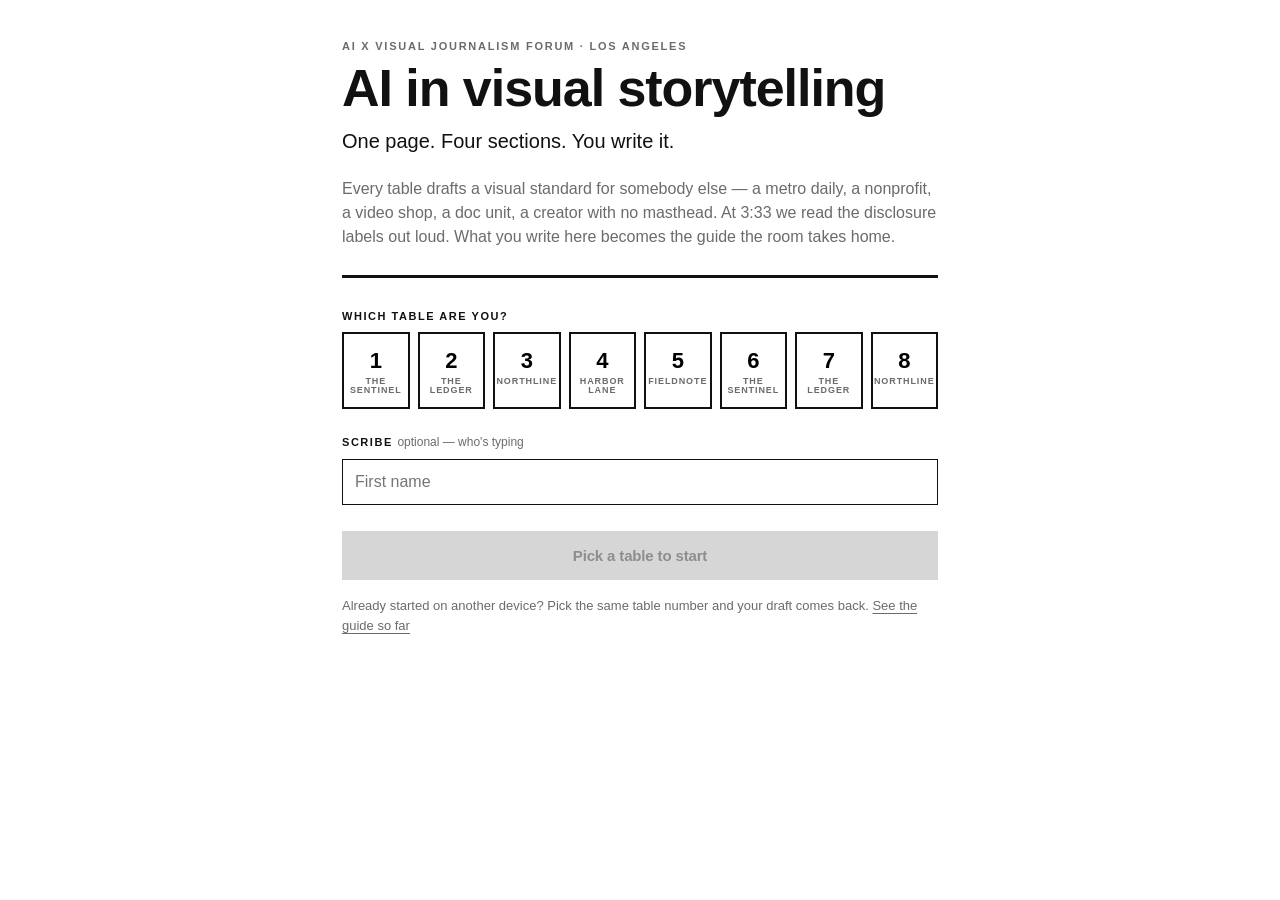
==== index.html @ 17052032 "Fix copy that assumed everyone in the room works for a newsroom Co-Authored-By: Claude Opus 5 (1M co" ====
<!doctype html>
<html lang="en">
<head>
<meta charset="utf-8">
<meta name="viewport" content="width=device-width, initial-scale=1, viewport-fit=cover">
<title>AI in visual storytelling — the room's standard</title>
<meta name="description" content="The one-page guide written live by the room at the AI x Visual Journalism Forum, Los Angeles, Aug 26 2026.">
<link rel="stylesheet" href="styles.css">
</head>
<body>

<!-- sync pill, fixed, all screens -->
<div id="sync" class="sync" hidden><span class="sync-dot"></span><span id="sync-text">Saved</span></div>

<main id="app">

  <!-- ============ JOIN ============ -->
  <section id="screen-join" class="screen active">
    <div class="wrap wrap-narrow">
      <p class="kicker">AI x Visual Journalism Forum · Los Angeles</p>
      <h1 class="display">AI in visual storytelling</h1>
      <p class="lede">One page. Four sections. You write it.</p>

      <p class="body-copy">
        Every table drafts a visual standard for somebody else — a metro daily, a nonprofit, a
        video shop, a doc unit, a creator with no masthead. At 3:33 we read the
        disclosure labels out loud. What you write here becomes the guide the room takes home.
      </p>

      <div class="field">
        <label for="table-select">Which table are you?</label>
        <div id="table-grid" class="table-grid"></div>
        <select id="table-select" class="visually-hidden" tabindex="-1" aria-hidden="true"></select>
      </div>

      <div class="field">
        <label for="scribe">Scribe <span class="opt">optional — who's typing</span></label>
        <input type="text" id="scribe" placeholder="First name" autocomplete="off">
      </div>

      <button id="join-btn" class="btn btn-primary btn-block" disabled>Pick a table to start</button>

      <p class="fineprint">
        Already started on another device? Pick the same table number and your draft comes back.
        <a href="#/guide" class="quiet-link">See the guide so far</a>
      </p>
    </div>
  </section>

  <!-- ============ PERSONA ============ -->
  <section id="screen-persona" class="screen">
    <div class="wrap wrap-narrow">
      <p class="kicker" id="persona-kicker"></p>
      <div id="persona-card" class="persona-card"></div>
      <div class="stack-btns">
        <button id="persona-continue" class="btn btn-primary btn-block">Start drafting</button>
        <button id="persona-back" class="btn btn-quiet">Wrong table</button>
      </div>
    </div>
  </section>

  <!-- ============ SPRINT ============ -->
  <section id="screen-sprint" class="screen">
    <header class="bar">
      <div class="bar-left">
        <span class="bar-kicker">The sprint</span>
        <strong id="sprint-persona" class="bar-title"></strong>
      </div>
      <div class="bar-right">
        <button id="sprint-persona-btn" class="chip">Persona</button>
        <span id="sprint-timer" class="timer">24:00</span>
      </div>
    </header>

    <div class="wrap wrap-narrow pad-bar">
      <div id="sprint-sections"></div>

      <div class="callout">
        <h2 id="sixpm-title"></h2>
        <p id="sixpm-prompt" class="q"></p>
        <textarea id="f-sixPm" data-key="sixPm" rows="2"></textarea>
      </div>

      <button id="sprint-submit" class="btn btn-primary btn-block">Send our standard to the room</button>
      <p class="fineprint">You can keep editing after you send. Nothing locks.</p>
    </div>
  </section>

  <!-- ============ SWAP ============ -->
  <section id="screen-swap" class="screen">
    <header class="bar">
      <div class="bar-left">
        <span class="bar-kicker">Swap and break</span>
        <strong class="bar-title">Break someone else's standard</strong>
      </div>
      <div class="bar-right">
        <span id="swap-timer" class="timer">13:00</span>
      </div>
    </header>

    <div class="wrap wrap-narrow pad-bar">
      <div id="swap-received" class="received"></div>
      <h2 class="section-head">Your three cards</h2>
      <p class="q">For each one: can the standard above answer it? If not, write what the rule should have said. Your correction goes in the guide.</p>
      <div id="swap-cards"></div>
      <button id="swap-done" class="btn btn-primary btn-block">Send our corrections</button>
    </div>
  </section>

  <!-- ============ DONE ============ -->
  <section id="screen-done" class="screen">
    <div class="wrap wrap-narrow center-col">
      <p class="kicker">Table <span id="done-table"></span></p>
      <h1 class="display">You're in the guide.</h1>
      <p class="lede" id="done-line"></p>
      <div class="stack-btns">
        <a href="#/guide" class="btn btn-primary btn-block">Read the room's guide</a>
        <button id="done-edit" class="btn btn-quiet">Back to our standard</button>
      </div>
      <p class="fineprint">Adopt it where you work within 30 days — or send back the case that broke it.</p>
    </div>
  </section>

  <!-- ============ GUIDE ============ -->
  <section id="screen-guide" class="screen">
    <div class="wrap pad-top">
      <div class="guide-head">
        <p class="kicker">AI x Visual Journalism Forum · Los Angeles · Aug 26, 2026</p>
        <h1 class="display">What we agreed to, in one page</h1>
        <p class="lede">Written live by the room. Poynter publishes the cleaned-up version within a week, with everyone here credited and the Archival Producers Alliance co-credited.</p>
        <div class="guide-actions no-print">
          <button id="guide-refresh" class="btn btn-quiet">Refresh</button>
          <button id="guide-print" class="btn btn-quiet">Print / save PDF</button>
          <a href="#/" class="btn btn-quiet">Back to my table</a>
        </div>
      </div>
      <div id="guide-body"></div>
    </div>
  </section>

  <!-- ============ FACILITATOR ============ -->
  <section id="screen-facilitator" class="screen">
    <header class="bar bar-dark">
      <div class="bar-left">
        <span class="bar-kicker">Facilitator</span>
        <strong class="bar-title">The room</strong>
      </div>
      <div class="bar-right">
        <span id="fac-status" class="timer">—</span>
        <button id="fac-refresh" class="chip">Refresh</button>
      </div>
    </header>

    <div class="wrap pad-bar">
      <div id="fac-counts" class="counts"></div>

      <h2 class="section-head">Disclosure lines <span class="q inline">— the read-aloud round</span></h2>
      <p class="q no-print"><button id="fac-present" class="btn btn-quiet btn-sm">Present these full-screen</button></p>
      <div id="fac-labels" class="label-board"></div>

      <h2 class="section-head">Cards drawn</h2>
      <div id="fac-cards" class="card-tally"></div>

      <h2 class="section-head">Corrections from the swap</h2>
      <div id="fac-corrections"></div>

      <h2 class="section-head">Tables</h2>
      <div id="fac-tables"></div>
    </div>
  </section>

  <!-- ============ PRESENT (labels full screen) ============ -->
  <section id="screen-present" class="screen present">
    <div class="present-inner">
      <p id="present-meta" class="present-meta"></p>
      <blockquote id="present-line" class="present-line"></blockquote>
      <p id="present-count" class="present-count"></p>
    </div>
    <div class="present-nav no-print">
      <button id="present-prev" class="chip">← Prev</button>
      <span id="present-pos" class="present-pos"></span>
      <button id="present-next" class="chip">Next →</button>
      <a href="#/facilitator" class="chip">Exit</a>
    </div>
  </section>

</main>

<script src="config.js"></script>
<script src="content.js"></script>
<script src="app.js"></script>
</body>
</html>
---- styles.css ----
/* ============================================================
   AI in visual storytelling — the room's standard
   Design follows the printed table decks: black rules, big
   Helvetica, one accent. Light only, on purpose — this runs on
   phones in a bright room and on a projector.
   ============================================================ */

:root {
  --ink: #111111;
  --soft: #6b6b6b;
  --hair: #d6d6d6;
  --paper: #ffffff;
  --wash: #f4f3f1;
  --accent: #d92e0c;
  --accent-wash: #fdf0ed;
  --good: #1a7f4b;

  --sans: "Helvetica Neue", Helvetica, Arial, system-ui, sans-serif;
  --bar-h: 58px;
}

* { box-sizing: border-box; }
[hidden] { display: none !important; }

html, body {
  margin: 0;
  padding: 0;
  background: var(--paper);
  color: var(--ink);
  font-family: var(--sans);
  -webkit-text-size-adjust: 100%;
}

body { overflow-x: hidden; }

h1, h2, h3 { margin: 0; letter-spacing: -0.02em; line-height: 1.05; }
p { margin: 0; }

a { color: var(--ink); }

/* ---------- layout ---------- */

.screen { display: none; }
.screen.active { display: block; }

.wrap {
  max-width: 1080px;
  margin: 0 auto;
  padding: 28px 20px 96px;
}
.wrap-narrow { max-width: 660px; }
.pad-bar { padding-top: calc(var(--bar-h) + 24px); }
.pad-top { padding-top: 40px; }

.center-col { text-align: left; padding-top: 15vh; }

/* ---------- type ---------- */

.kicker {
  font-size: 11px;
  letter-spacing: 0.16em;
  text-transform: uppercase;
  color: var(--soft);
  margin-bottom: 10px;
  font-weight: 600;
}

.display {
  font-size: clamp(34px, 8vw, 52px);
  line-height: 1.0;
  margin-bottom: 14px;
}

.lede {
  font-size: clamp(17px, 3.6vw, 20px);
  line-height: 1.35;
  color: var(--ink);
  margin-bottom: 22px;
  font-weight: 500;
}

.body-copy {
  font-size: 16px;
  line-height: 1.5;
  color: var(--soft);
  margin-bottom: 32px;
  padding-bottom: 26px;
  border-bottom: 3px solid var(--ink);
}

.q { font-size: 14px; line-height: 1.45; color: var(--soft); }
.q.inline { font-weight: 400; letter-spacing: 0; text-transform: none; }

.section-head {
  font-size: 13px;
  letter-spacing: 0.12em;
  text-transform: uppercase;
  border-bottom: 2px solid var(--ink);
  padding-bottom: 8px;
  margin: 40px 0 14px;
}

.fineprint {
  font-size: 13px;
  line-height: 1.5;
  color: var(--soft);
  margin-top: 16px;
}

.quiet-link { color: var(--soft); text-decoration: underline; text-underline-offset: 3px; }
.quiet-link:hover { color: var(--accent); }

.opt { color: var(--soft); font-weight: 400; letter-spacing: 0; text-transform: none; font-size: 12px; }

.visually-hidden {
  position: absolute; width: 1px; height: 1px;
  overflow: hidden; clip: rect(0 0 0 0); white-space: nowrap;
}

/* ---------- top bar ---------- */

.bar {
  position: fixed;
  top: 0; left: 0; right: 0;
  height: var(--bar-h);
  background: var(--paper);
  border-bottom: 3px solid var(--ink);
  display: flex;
  align-items: center;
  justify-content: space-between;
  gap: 12px;
  padding: 0 16px;
  z-index: 40;
}
.bar-dark { background: var(--ink); border-bottom-color: var(--ink); color: var(--paper); }
.bar-dark .bar-kicker { color: #a8a8a8; }
.bar-dark .chip { border-color: var(--paper); color: var(--paper); }
.bar-dark .chip:hover { background: var(--paper); color: var(--ink); }
.bar-dark .timer { color: var(--paper); }

.bar-left { min-width: 0; }
.bar-kicker {
  display: block;
  font-size: 9.5px; letter-spacing: 0.16em; text-transform: uppercase;
  color: var(--soft); font-weight: 600;
}
.bar-title {
  display: block;
  font-size: 16px; letter-spacing: -0.01em;
  white-space: nowrap; overflow: hidden; text-overflow: ellipsis;
}
.bar-right { display: flex; align-items: center; gap: 10px; flex-shrink: 0; }

.timer {
  font-variant-numeric: tabular-nums;
  font-size: 15px;
  font-weight: 700;
  letter-spacing: 0.02em;
}
.timer.warn { color: var(--accent); }

.chip {
  font: inherit;
  font-size: 12px;
  font-weight: 600;
  padding: 6px 11px;
  background: none;
  border: 1.5px solid var(--ink);
  color: var(--ink);
  cursor: pointer;
  text-decoration: none;
  white-space: nowrap;
}
.chip:hover { background: var(--ink); color: var(--paper); }

/* ---------- table picker ---------- */

.field { margin-bottom: 26px; }

.field > label {
  display: block;
  font-size: 11px; letter-spacing: 0.14em; text-transform: uppercase;
  font-weight: 700; margin-bottom: 10px;
}

.table-grid {
  display: grid;
  grid-template-columns: repeat(4, 1fr);
  gap: 8px;
}
.table-btn {
  font: inherit;
  font-size: 22px;
  font-weight: 700;
  padding: 16px 0 12px;
  background: var(--paper);
  border: 2px solid var(--ink);
  cursor: pointer;
  line-height: 1;
  display: flex;
  flex-direction: column;
  align-items: center;
  gap: 5px;
}
.table-btn small {
  font-size: 9px; letter-spacing: 0.1em; text-transform: uppercase;
  font-weight: 600; color: var(--soft);
}
.table-btn:hover { background: var(--wash); }
.table-btn.selected { background: var(--ink); color: var(--paper); }
.table-btn.selected small { color: #bdbdbd; }
.table-btn.taken small { color: var(--accent); }
.table-btn.selected.taken small { color: #ff9d86; }

/* ---------- inputs ---------- */

input[type="text"], textarea, select {
  font: inherit;
  font-size: 16px;
  width: 100%;
  padding: 11px 12px;
  border: 1.5px solid var(--ink);
  border-radius: 0;
  background: var(--paper);
  color: var(--ink);
  line-height: 1.4;
  -webkit-appearance: none;
  appearance: none;
}
textarea { resize: vertical; min-height: 62px; }
input:focus, textarea:focus, select:focus {
  outline: 3px solid var(--accent);
  outline-offset: 1px;
}

/* ---------- buttons ---------- */

.btn {
  font: inherit;
  font-size: 15px;
  font-weight: 700;
  padding: 14px 20px;
  border: 2px solid var(--ink);
  background: var(--paper);
  color: var(--ink);
  cursor: pointer;
  text-align: center;
  text-decoration: none;
  display: inline-block;
  letter-spacing: -0.01em;
}
.btn:hover { background: var(--wash); }
.btn-primary { background: var(--ink); color: var(--paper); }
.btn-primary:hover { background: var(--accent); border-color: var(--accent); }
.btn-primary:disabled { background: var(--hair); border-color: var(--hair); color: #8d8d8d; cursor: not-allowed; }
.btn-block { display: block; width: 100%; margin-top: 8px; }
.btn-quiet { border-color: var(--hair); color: var(--soft); font-weight: 600; }
.btn-quiet:hover { border-color: var(--ink); color: var(--ink); background: none; }
.btn-sm { font-size: 13px; padding: 8px 14px; }

.stack-btns { margin-top: 28px; display: flex; flex-direction: column; gap: 10px; }

/* ---------- persona card ---------- */

.persona-card { border: 3px solid var(--ink); padding: 26px 22px; }
.persona-card h1 { font-size: clamp(30px, 7.5vw, 42px); margin-bottom: 6px; }
.persona-card .tag { font-size: 15px; color: var(--soft); margin-bottom: 20px; line-height: 1.35; }
.persona-card dl { margin: 0; }
.persona-card dt {
  font-size: 10px; letter-spacing: 0.12em; text-transform: uppercase;
  font-weight: 700; margin-bottom: 4px; padding-top: 13px;
  border-top: 1px solid var(--hair);
}
.persona-card dd { font-size: 15.5px; line-height: 1.38; margin: 0 0 13px; }
.persona-card .pressure { border: 2px solid var(--ink); padding: 14px 15px; margin-top: 14px; }
.persona-card .pressure dt { border: 0; padding-top: 0; }
.persona-card .pressure dd { margin-bottom: 0; font-weight: 600; }
.persona-card footer {
  margin-top: 18px; padding-top: 12px; border-top: 3px solid var(--ink);
  font-size: 13.5px; line-height: 1.45;
}

/* ---------- sprint sections ---------- */

.sec { border: 1.5px solid var(--ink); padding: 18px 16px 6px; margin-bottom: 14px; }
.sec-head { display: flex; align-items: baseline; gap: 9px; margin-bottom: 3px; }
.sec-num {
  font-size: 12px; font-weight: 700; color: var(--paper); background: var(--ink);
  width: 21px; height: 21px; display: inline-flex; align-items: center; justify-content: center;
  flex-shrink: 0;
}
.sec h2 { font-size: 19px; }
.sec .blurb { font-size: 13.5px; color: var(--soft); margin-bottom: 15px; line-height: 1.4; }

.sub { margin-bottom: 15px; }
.sub label {
  display: block;
  font-size: 13.5px; font-weight: 700; margin-bottom: 3px; line-height: 1.3;
}
.sub .hint { display: block; font-size: 12.5px; color: var(--soft); font-weight: 400; margin-bottom: 6px; line-height: 1.35; }

.callout { border: 3px solid var(--ink); padding: 18px 16px; margin: 24px 0 26px; }
.callout h2 { font-size: 19px; margin-bottom: 4px; }
.callout .q { margin-bottom: 11px; }

/* counter + nudge on the disclosure line */

.counter-row {
  display: flex; align-items: center; justify-content: space-between;
  gap: 10px; margin-top: 6px;
}
.counter {
  font-size: 12px; font-weight: 700; font-variant-numeric: tabular-nums;
  letter-spacing: 0.04em; text-transform: uppercase; color: var(--soft);
}
.counter.ok { color: var(--good); }
.counter.over { color: var(--accent); }

.nudge {
  border-left: 4px solid var(--accent);
  background: var(--accent-wash);
  padding: 11px 13px;
  margin-top: 9px;
  font-size: 13.5px;
  line-height: 1.45;
}
.nudge b { display: block; margin-bottom: 2px; }

/* ---------- swap ---------- */

.received { border: 3px solid var(--ink); padding: 20px 18px; margin-bottom: 12px; }
.received .who { font-size: 11px; letter-spacing: 0.14em; text-transform: uppercase; color: var(--soft); font-weight: 600; margin-bottom: 8px; }
.received h2 { font-size: 25px; margin-bottom: 16px; }
.received .rsec { padding-top: 12px; border-top: 1px solid var(--hair); margin-bottom: 12px; }
.received .rsec h3 { font-size: 11px; letter-spacing: 0.12em; text-transform: uppercase; margin-bottom: 7px; }
.received .rline { font-size: 14.5px; line-height: 1.42; margin-bottom: 6px; }
.received .rline em { font-style: normal; color: var(--soft); }
.received .label-quote {
  border: 2px solid var(--ink); padding: 11px 13px; margin: 8px 0 4px;
  font-size: 17px; font-weight: 600; line-height: 1.3;
}
.received.empty { border-style: dashed; color: var(--soft); }

.case {
  border: 2px dashed #999;
  padding: 18px 16px;
  margin-bottom: 14px;
}
.case .num { font-size: 10px; letter-spacing: 0.16em; text-transform: uppercase; color: var(--soft); margin-bottom: 8px; font-weight: 600; }
.case p.text { font-size: 16.5px; line-height: 1.36; margin-bottom: 9px; }
.case p.ask { font-size: 14.5px; font-weight: 700; line-height: 1.35; margin-bottom: 13px; }
.answer-toggle { display: flex; gap: 8px; margin-bottom: 11px; }
.toggle-btn {
  font: inherit; font-size: 13px; font-weight: 700; flex: 1;
  padding: 10px 8px; border: 1.5px solid var(--ink); background: var(--paper);
  cursor: pointer;
}
.toggle-btn:hover { background: var(--wash); }
.toggle-btn.on { background: var(--ink); color: var(--paper); }
.toggle-btn.on.no { background: var(--accent); border-color: var(--accent); }
.fix-label { display: block; font-size: 13px; font-weight: 700; margin-bottom: 5px; }

/* ---------- guide ---------- */

.guide-head { border-bottom: 3px solid var(--ink); padding-bottom: 22px; margin-bottom: 8px; }
.guide-actions { display: flex; gap: 8px; flex-wrap: wrap; margin-top: 18px; }

.gsec { padding: 30px 0 6px; border-bottom: 1px solid var(--hair); }
.gsec-head { display: flex; align-items: baseline; gap: 10px; margin-bottom: 4px; }
.gsec h2 { font-size: clamp(22px, 5vw, 30px); }
.gsec .blurb { font-size: 14.5px; color: var(--soft); margin-bottom: 20px; }

.entry { margin-bottom: 20px; padding-left: 15px; border-left: 3px solid var(--hair); }
.entry .from { font-size: 10.5px; letter-spacing: 0.13em; text-transform: uppercase; color: var(--soft); font-weight: 700; margin-bottom: 6px; }
.entry .pair { font-size: 15.5px; line-height: 1.45; margin-bottom: 5px; }
.entry .pair strong { font-weight: 700; }
.entry .pair span { display: block; }
.entry-label { border-left-color: var(--accent); }

.guide-label {
  border: 2px solid var(--ink);
  padding: 12px 14px;
  margin: 4px 0 8px;
  font-size: 18px;
  font-weight: 600;
  line-height: 1.3;
}
.guide-label.over { border-color: var(--accent); }
.wordflag { font-size: 11px; letter-spacing: 0.1em; text-transform: uppercase; color: var(--accent); font-weight: 700; }

.empty-state {
  border: 2px dashed var(--hair);
  padding: 30px 20px;
  text-align: center;
  color: var(--soft);
  font-size: 15px;
  line-height: 1.5;
}

/* ---------- facilitator ---------- */

.counts { display: grid; grid-template-columns: repeat(3, 1fr); gap: 10px; margin-bottom: 6px; }
.count-tile { border: 2px solid var(--ink); padding: 14px 14px 12px; }
.count-tile .n { font-size: 34px; font-weight: 700; line-height: 1; font-variant-numeric: tabular-nums; }
.count-tile .l { font-size: 10.5px; letter-spacing: 0.12em; text-transform: uppercase; color: var(--soft); font-weight: 600; margin-top: 6px; }

.label-board { display: grid; gap: 12px; grid-template-columns: 1fr; }
.label-card { border: 2px solid var(--ink); padding: 16px 16px 13px; }
.label-card .meta { font-size: 10.5px; letter-spacing: 0.13em; text-transform: uppercase; color: var(--soft); font-weight: 700; margin-bottom: 9px; display: flex; justify-content: space-between; gap: 10px; }
.label-card .line { font-size: 21px; font-weight: 600; line-height: 1.25; }
.label-card.over { border-color: var(--accent); }
.label-card.generic { background: var(--accent-wash); }
.label-card .tagline { font-size: 11.5px; color: var(--accent); font-weight: 700; margin-top: 9px; letter-spacing: 0.06em; text-transform: uppercase; }

.card-tally { display: grid; grid-template-columns: repeat(3, 1fr); gap: 8px; }
.tally {
  border: 1.5px solid var(--hair); padding: 11px 12px;
  display: flex; justify-content: space-between; align-items: baseline; gap: 8px;
}
.tally .cn { font-size: 12px; font-weight: 700; }
.tally .ct { font-size: 12px; color: var(--soft); font-variant-numeric: tabular-nums; }
.tally.undrawn { border-color: var(--accent); border-width: 2px; }
.tally.undrawn .ct { color: var(--accent); font-weight: 700; }
.tally.splitter .cn::after { content: " ●"; color: var(--accent); }

.fac-table {
  border: 1.5px solid var(--hair); padding: 13px 14px; margin-bottom: 8px;
  display: flex; justify-content: space-between; align-items: center; gap: 12px;
}
.fac-table .ft-l { min-width: 0; }
.fac-table .ft-n { font-size: 15px; font-weight: 700; }
.fac-table .ft-p { font-size: 12.5px; color: var(--soft); }
.fac-table .ft-s { font-size: 10.5px; letter-spacing: 0.12em; text-transform: uppercase; font-weight: 700; flex-shrink: 0; }
.fac-table .ft-s.sent { color: var(--good); }
.fac-table .ft-s.draft { color: var(--soft); }

.correction { border-left: 3px solid var(--accent); padding-left: 14px; margin-bottom: 18px; }
.correction .cmeta { font-size: 10.5px; letter-spacing: 0.12em; text-transform: uppercase; color: var(--soft); font-weight: 700; margin-bottom: 5px; }
.correction .ctext { font-size: 15.5px; line-height: 1.42; }
.correction .cverdict { font-size: 12px; font-weight: 700; color: var(--accent); text-transform: uppercase; letter-spacing: 0.08em; margin-bottom: 4px; }

/* ---------- present mode ---------- */

.present {
  position: fixed; inset: 0; background: var(--ink); color: var(--paper);
  display: none; flex-direction: column; justify-content: center; align-items: center;
  padding: 6vh 6vw; z-index: 90;
}
.present.active { display: flex; }
.present-inner { max-width: 1200px; text-align: center; }
.present-meta { font-size: clamp(13px, 1.7vw, 19px); letter-spacing: 0.18em; text-transform: uppercase; color: #a0a0a0; font-weight: 600; margin-bottom: 4vh; }
.present-line {
  margin: 0;
  font-size: clamp(30px, 6.4vw, 82px);
  line-height: 1.12;
  font-weight: 600;
  letter-spacing: -0.02em;
}
.present-count { font-size: clamp(12px, 1.5vw, 17px); letter-spacing: 0.14em; text-transform: uppercase; color: #a0a0a0; margin-top: 4vh; font-weight: 600; }
.present-nav { position: fixed; bottom: 22px; left: 0; right: 0; display: flex; justify-content: center; align-items: center; gap: 12px; }
.present-pos { font-size: 12px; color: #a0a0a0; font-variant-numeric: tabular-nums; letter-spacing: 0.1em; }
.present .chip { border-color: #777; color: #ddd; background: none; }
.present .chip:hover { background: var(--paper); color: var(--ink); border-color: var(--paper); }

/* ---------- sync pill ---------- */

.sync {
  position: fixed; bottom: 14px; right: 14px; z-index: 60;
  display: flex; align-items: center; gap: 7px;
  background: var(--ink); color: var(--paper);
  padding: 7px 12px;
  font-size: 11.5px; font-weight: 600; letter-spacing: 0.06em;
}
.sync-dot { width: 7px; height: 7px; border-radius: 50%; background: #5ad18b; flex-shrink: 0; }
.sync.saving .sync-dot { background: #f0c000; }
.sync.error { background: var(--accent); }
.sync.error .sync-dot { background: var(--paper); }

/* ---------- responsive ---------- */

@media (min-width: 700px) {
  .wrap { padding: 40px 32px 120px; }
  .sec { padding: 24px 22px 10px; }
  .persona-card { padding: 34px 32px; }
  .label-board { grid-template-columns: repeat(2, 1fr); }
  .card-tally { grid-template-columns: repeat(3, 1fr); }
  .stack-btns { flex-direction: row-reverse; }
  .stack-btns .btn-block { margin-top: 0; }
  .btn-quiet { flex: 0 0 auto; }
  .btn-primary.btn-block { flex: 1; }
  .table-grid { grid-template-columns: repeat(8, 1fr); }
}

@media (min-width: 1000px) {
  .label-board { grid-template-columns: repeat(3, 1fr); }
}

/* ---------- print (the take-home) ---------- */

@media print {
  @page { size: letter portrait; margin: 0.6in; }
  .no-print, .bar, .sync, .present-nav { display: none !important; }
  .wrap { padding: 0; max-width: none; }
  .pad-bar, .pad-top { padding-top: 0; }
  .display { font-size: 26pt; }
  .lede { font-size: 12pt; }
  .gsec { padding-top: 16pt; page-break-inside: avoid; }
  .gsec h2 { font-size: 15pt; }
  .entry { page-break-inside: avoid; }
  .entry .pair { font-size: 10.5pt; }
  .guide-label { font-size: 12pt; }
  body { background: #fff; }
}
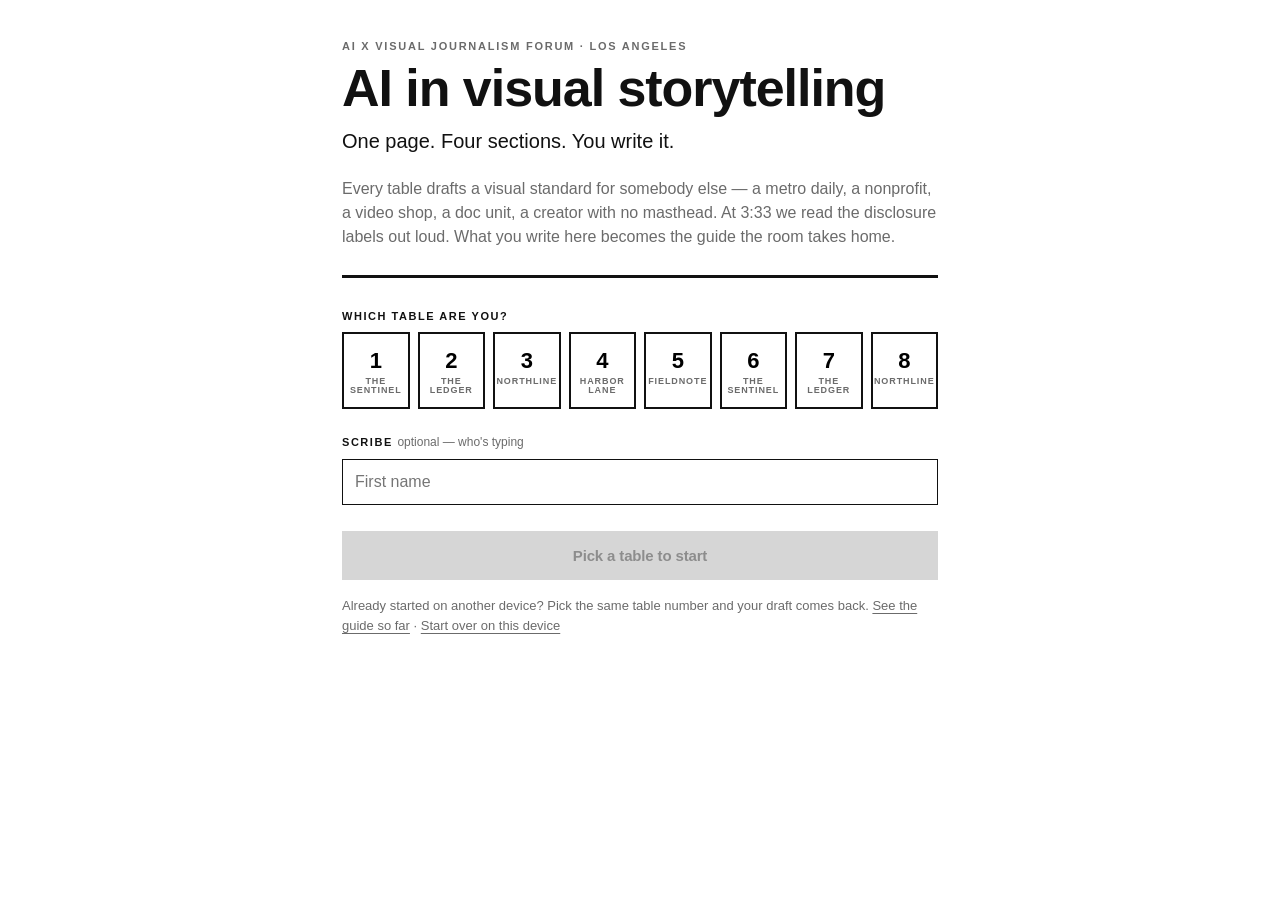
==== commit 5ecd454c: "Fix console contamination and the sync races found in review Worst first: the facilitator console, p" ====
--- a/index.html
+++ b/index.html
@@ -43,6 +43,7 @@
       <p class="fineprint">
         Already started on another device? Pick the same table number and your draft comes back.
         <a href="#/guide" class="quiet-link">See the guide so far</a>
+        · <button id="reset-device" type="button" class="quiet-link linklike">Start over on this device</button>
       </p>
     </div>
   </section>
--- a/styles.css
+++ b/styles.css
@@ -108,6 +108,7 @@
 }
 
 .quiet-link { color: var(--soft); text-decoration: underline; text-underline-offset: 3px; }
+.linklike { font: inherit; font-size: 13px; background: none; border: 0; padding: 0; cursor: pointer; }
 .quiet-link:hover { color: var(--accent); }
 
 .opt { color: var(--soft); font-weight: 400; letter-spacing: 0; text-transform: none; font-size: 12px; }
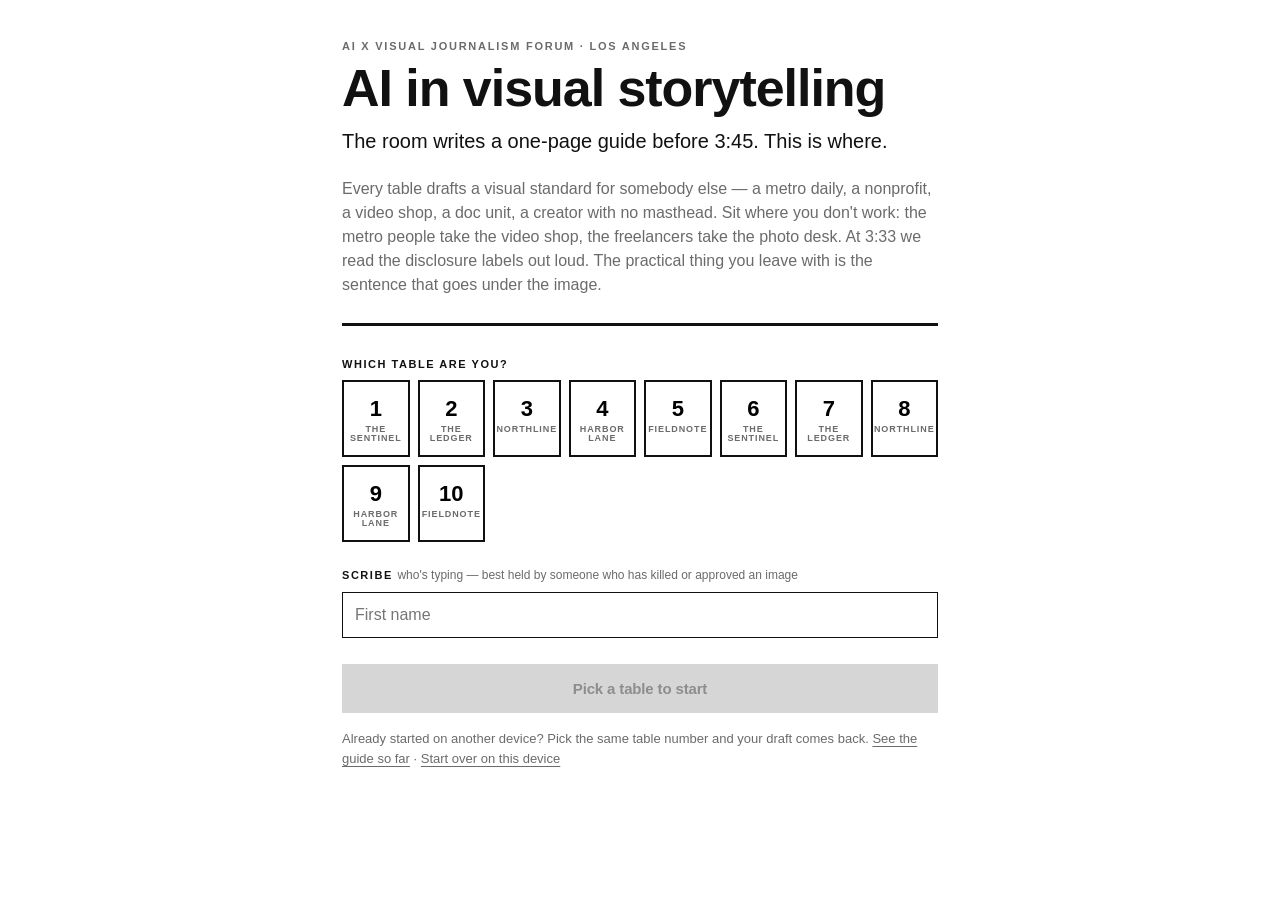
==== commit ae3bc057: "Set the room to ten tables and seed it from the registration list 88 registered as of 8/21: ten tabl" ====
--- a/index.html
+++ b/index.html
@@ -19,12 +19,14 @@
     <div class="wrap wrap-narrow">
       <p class="kicker">AI x Visual Journalism Forum · Los Angeles</p>
       <h1 class="display">AI in visual storytelling</h1>
-      <p class="lede">One page. Four sections. You write it.</p>
+      <p class="lede">The room writes a one-page guide before 3:45. This is where.</p>
 
       <p class="body-copy">
         Every table drafts a visual standard for somebody else — a metro daily, a nonprofit, a
-        video shop, a doc unit, a creator with no masthead. At 3:33 we read the
-        disclosure labels out loud. What you write here becomes the guide the room takes home.
+        video shop, a doc unit, a creator with no masthead. Sit where you don't work: the metro
+        people take the video shop, the freelancers take the photo desk. At 3:33 we read the
+        disclosure labels out loud. The practical thing you leave with is the sentence that goes
+        under the image.
       </p>
 
       <div class="field">
@@ -34,7 +36,7 @@
       </div>
 
       <div class="field">
-        <label for="scribe">Scribe <span class="opt">optional — who's typing</span></label>
+        <label for="scribe">Scribe <span class="opt">who's typing — best held by someone who has killed or approved an image</span></label>
         <input type="text" id="scribe" placeholder="First name" autocomplete="off">
       </div>
 
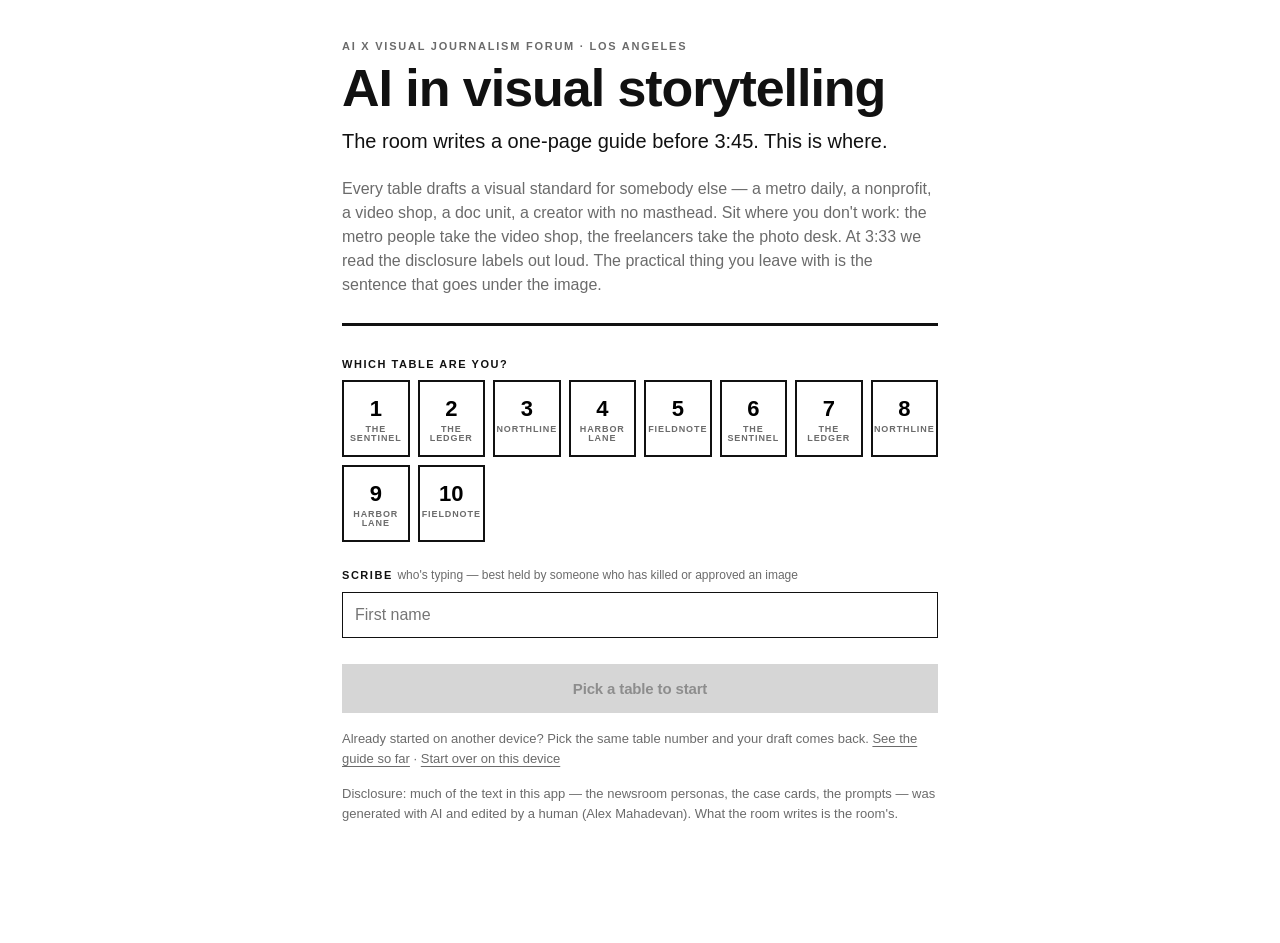
==== commit 8d6e07cb: "Add the AI-generated, human-edited disclosure to the join screen and the guide Co-Authored-By: Claud" ====
--- a/index.html
+++ b/index.html
@@ -47,6 +47,10 @@
         <a href="#/guide" class="quiet-link">See the guide so far</a>
         · <button id="reset-device" type="button" class="quiet-link linklike">Start over on this device</button>
       </p>
+      <p class="fineprint">
+        Disclosure: much of the text in this app — the newsroom personas, the case cards, the prompts — was
+        generated with AI and edited by a human (Alex Mahadevan). What the room writes is the room's.
+      </p>
     </div>
   </section>
 
@@ -130,7 +134,8 @@
       <div class="guide-head">
         <p class="kicker">AI x Visual Journalism Forum · Los Angeles · Aug 26, 2026</p>
         <h1 class="display">What we agreed to, in one page</h1>
-        <p class="lede">Written live by the room. Poynter publishes the cleaned-up version within a week, with everyone here credited and the Archival Producers Alliance co-credited.</p>
+        <p class="lede">Written live by the room.</p>
+        <p class="fineprint">Disclosure: the prompts, personas and case cards that shaped this guide were generated with AI and edited by a human (Alex Mahadevan). The standards and corrections below were written by the people at the tables.</p>
         <div class="guide-actions no-print">
           <button id="guide-refresh" class="btn btn-quiet">Refresh</button>
           <button id="guide-print" class="btn btn-quiet">Print / save PDF</button>
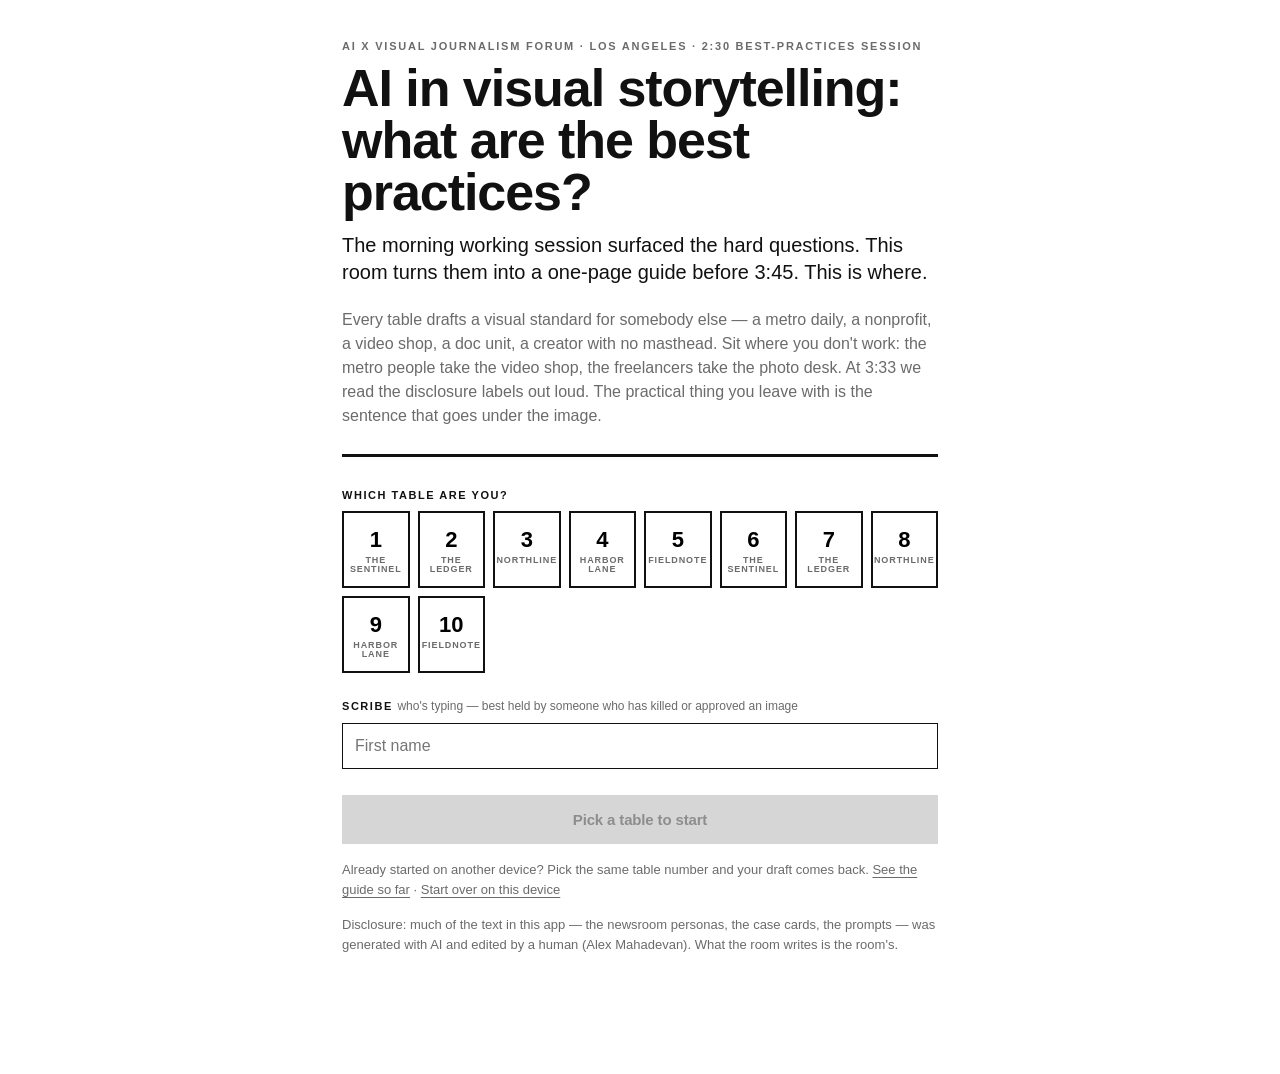
==== commit 4c0b9b2f: "Name the app as the 2:30 best-practices session and credit the morning working session as its input " ====
--- a/index.html
+++ b/index.html
@@ -17,9 +17,9 @@
   <!-- ============ JOIN ============ -->
   <section id="screen-join" class="screen active">
     <div class="wrap wrap-narrow">
-      <p class="kicker">AI x Visual Journalism Forum · Los Angeles</p>
-      <h1 class="display">AI in visual storytelling</h1>
-      <p class="lede">The room writes a one-page guide before 3:45. This is where.</p>
+      <p class="kicker">AI x Visual Journalism Forum · Los Angeles · 2:30 best-practices session</p>
+      <h1 class="display">AI in visual storytelling: what are the best practices?</h1>
+      <p class="lede">The morning working session surfaced the hard questions. This room turns them into a one-page guide before 3:45. This is where.</p>
 
       <p class="body-copy">
         Every table drafts a visual standard for somebody else — a metro daily, a nonprofit, a
@@ -132,9 +132,9 @@
   <section id="screen-guide" class="screen">
     <div class="wrap pad-top">
       <div class="guide-head">
-        <p class="kicker">AI x Visual Journalism Forum · Los Angeles · Aug 26, 2026</p>
+        <p class="kicker">AI x Visual Journalism Forum · Los Angeles · Aug 26, 2026 · 2:30 session, "AI in visual storytelling: what are the best practices?"</p>
         <h1 class="display">What we agreed to, in one page</h1>
-        <p class="lede">Written live by the room.</p>
+        <p class="lede">Written live by the room in the afternoon best-practices session, building on the questions the morning working session surfaced.</p>
         <p class="fineprint">Disclosure: the prompts, personas and case cards that shaped this guide were generated with AI and edited by a human (Alex Mahadevan). The standards and corrections below were written by the people at the tables.</p>
         <div class="guide-actions no-print">
           <button id="guide-refresh" class="btn btn-quiet">Refresh</button>
